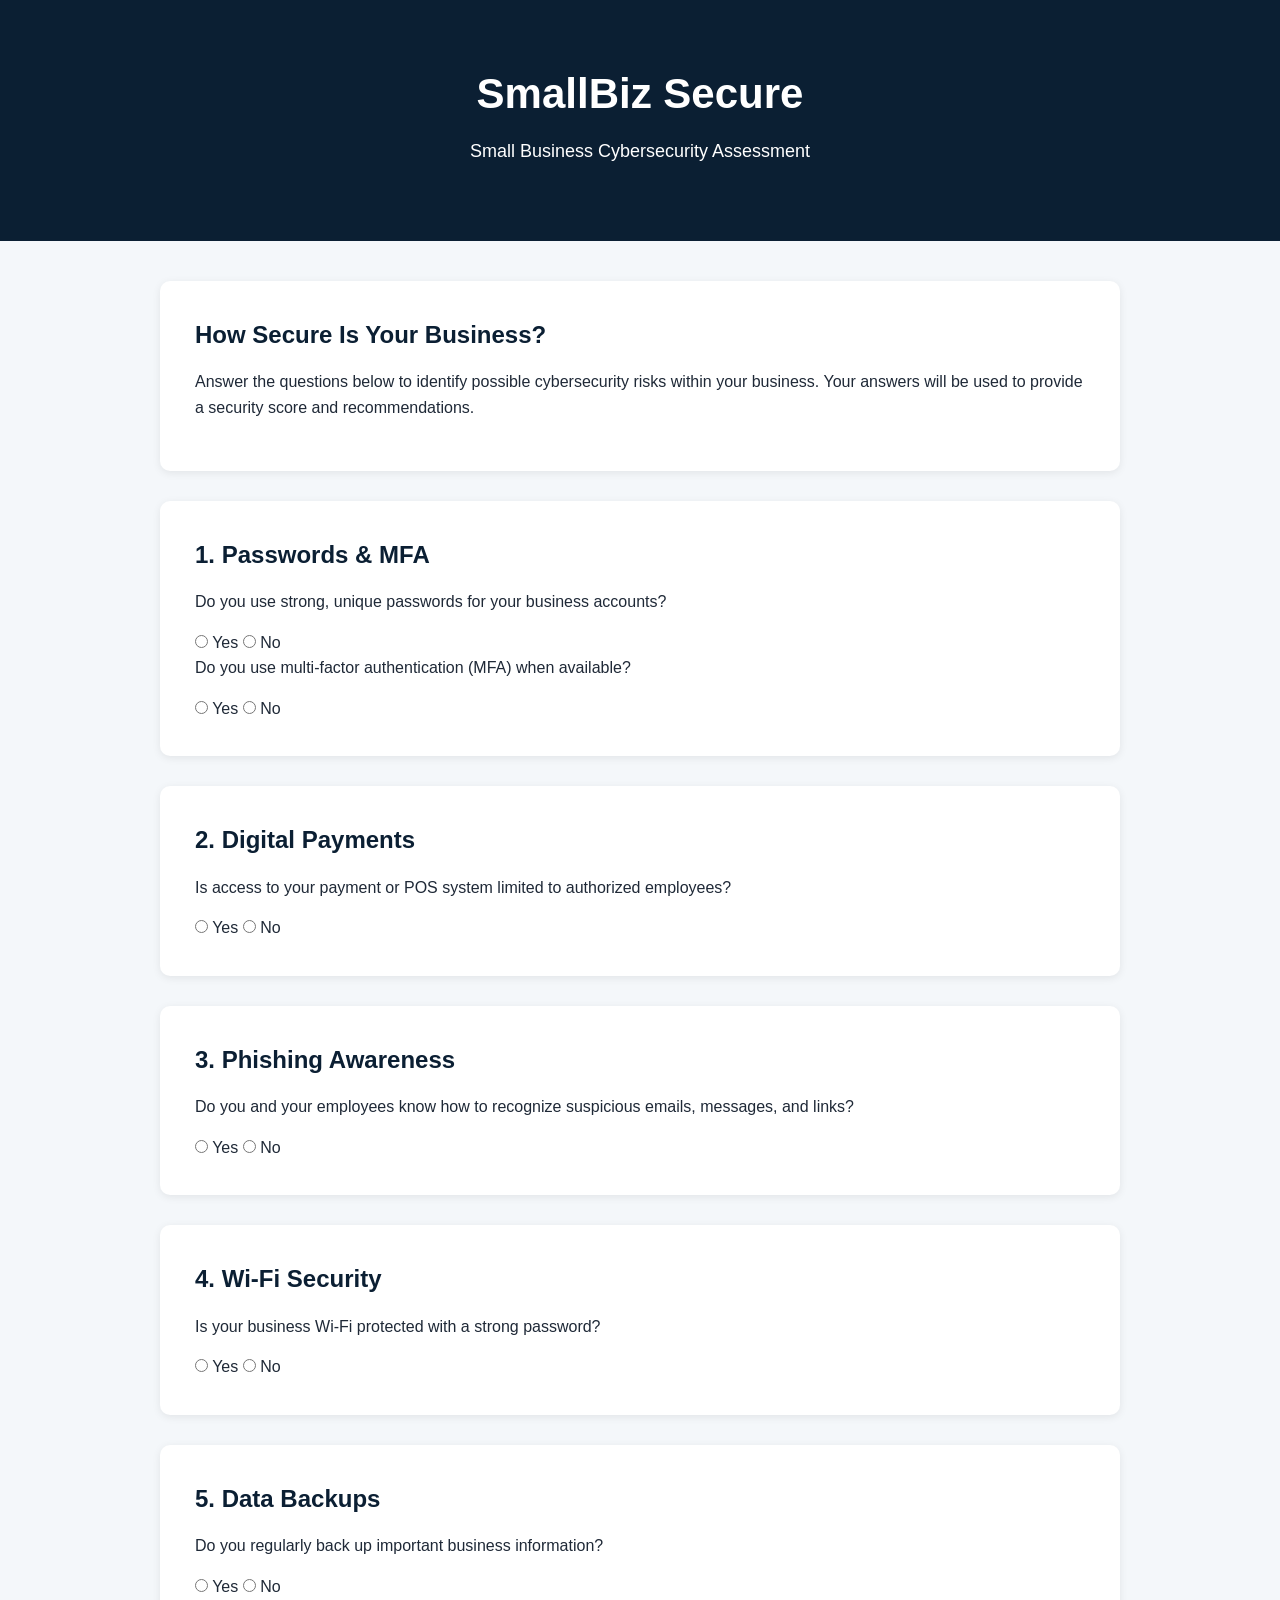
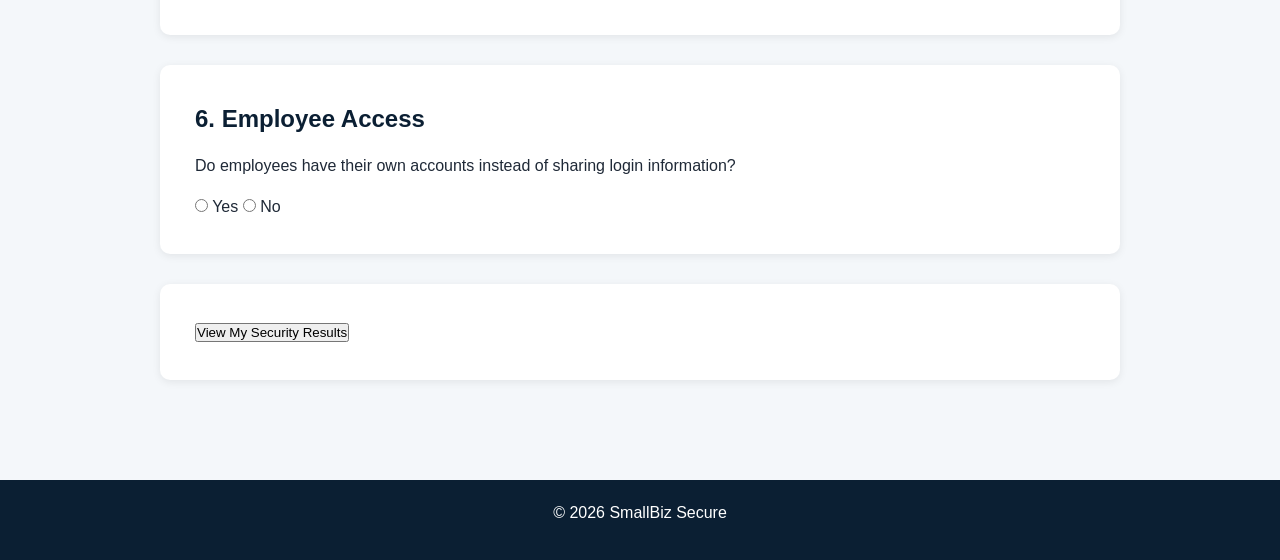
==== assessment.html @ 308ceb87 "Create cybersecurity assessment page" ====
<!DOCTYPE html>
<html lang="en">

<head>
    <meta charset="UTF-8">
    <meta name="viewport" content="width=device-width, initial-scale=1.0">
    <title>Cybersecurity Assessment | SmallBiz Secure</title>
    <link rel="stylesheet" href="style.css">
</head>

<body>

    <header>
        <h1>SmallBiz Secure</h1>
        <p>Small Business Cybersecurity Assessment</p>
    </header>

    <main>

        <section>
            <h2>How Secure Is Your Business?</h2>
            <p>
                Answer the questions below to identify possible cybersecurity
                risks within your business. Your answers will be used to provide
                a security score and recommendations.
            </p>
        </section>

        <form id="securityAssessment">

            <section>
                <h2>1. Passwords & MFA</h2>

                <p>Do you use strong, unique passwords for your business accounts?</p>
                <label>
                    <input type="radio" name="passwords" value="yes" required> Yes
                </label>
                <label>
                    <input type="radio" name="passwords" value="no"> No
                </label>

                <p>Do you use multi-factor authentication (MFA) when available?</p>
                <label>
                    <input type="radio" name="mfa" value="yes" required> Yes
                </label>
                <label>
                    <input type="radio" name="mfa" value="no"> No
                </label>
            </section>

            <section>
                <h2>2. Digital Payments</h2>

                <p>Is access to your payment or POS system limited to authorized employees?</p>
                <label>
                    <input type="radio" name="payments" value="yes" required> Yes
                </label>
                <label>
                    <input type="radio" name="payments" value="no"> No
                </label>
            </section>

            <section>
                <h2>3. Phishing Awareness</h2>

                <p>Do you and your employees know how to recognize suspicious emails, messages, and links?</p>
                <label>
                    <input type="radio" name="phishing" value="yes" required> Yes
                </label>
                <label>
                    <input type="radio" name="phishing" value="no"> No
                </label>
            </section>

            <section>
                <h2>4. Wi-Fi Security</h2>

                <p>Is your business Wi-Fi protected with a strong password?</p>
                <label>
                    <input type="radio" name="wifi" value="yes" required> Yes
                </label>
                <label>
                    <input type="radio" name="wifi" value="no"> No
                </label>
            </section>

            <section>
                <h2>5. Data Backups</h2>

                <p>Do you regularly back up important business information?</p>
                <label>
                    <input type="radio" name="backups" value="yes" required> Yes
                </label>
                <label>
                    <input type="radio" name="backups" value="no"> No
                </label>
            </section>

            <section>
                <h2>6. Employee Access</h2>

                <p>Do employees have their own accounts instead of sharing login information?</p>
                <label>
                    <input type="radio" name="access" value="yes" required> Yes
                </label>
                <label>
                    <input type="radio" name="access" value="no"> No
                </label>
            </section>

            <section>
                <button type="submit">View My Security Results</button>
            </section>

        </form>

    </main>

    <footer>
        <p>&copy; 2026 SmallBiz Secure</p>
    </footer>

</body>

</html>
---- style.css ----
/* SmallBiz Secure Website Styles */

* {
    margin: 0;
    padding: 0;
    box-sizing: border-box;
}

body {
    font-family: Arial, sans-serif;
    background-color: #f4f7fa;
    color: #1f2937;
    line-height: 1.6;
}

/* Header */

header {
    background-color: #0b1f33;
    color: white;
    text-align: center;
    padding: 60px 20px;
}

header h1 {
    font-size: 42px;
    margin-bottom: 10px;
}

header p {
    font-size: 18px;
}

/* Main Content */

main {
    max-width: 1000px;
    margin: auto;
    padding: 40px 20px;
}

section {
    background-color: white;
    padding: 35px;
    margin-bottom: 30px;
    border-radius: 10px;
    box-shadow: 0 2px 8px rgba(0, 0, 0, 0.08);
}

h2 {
    color: #0b1f33;
    margin-bottom: 15px;
}

h3 {
    color: #1769aa;
    margin-top: 25px;
    margin-bottom: 5px;
}

p {
    margin-bottom: 15px;
}

/* Buttons */

a {
    display: inline-block;
    background-color: #1769aa;
    color: white;
    text-decoration: none;
    padding: 12px 22px;
    border-radius: 6px;
    margin-top: 10px;
}

a:hover {
    background-color: #0b4f82;
}

/* Footer */

footer {
    background-color: #0b1f33;
    color: white;
    text-align: center;
    padding: 20px;
    margin-top: 30px;
}

/* Mobile Devices */

@media (max-width: 600px) {

    header h1 {
        font-size: 32px;
    }

    header {
        padding: 40px 15px;
    }

    main {
        padding: 25px 15px;
    }

    section {
        padding: 25px;
    }
}
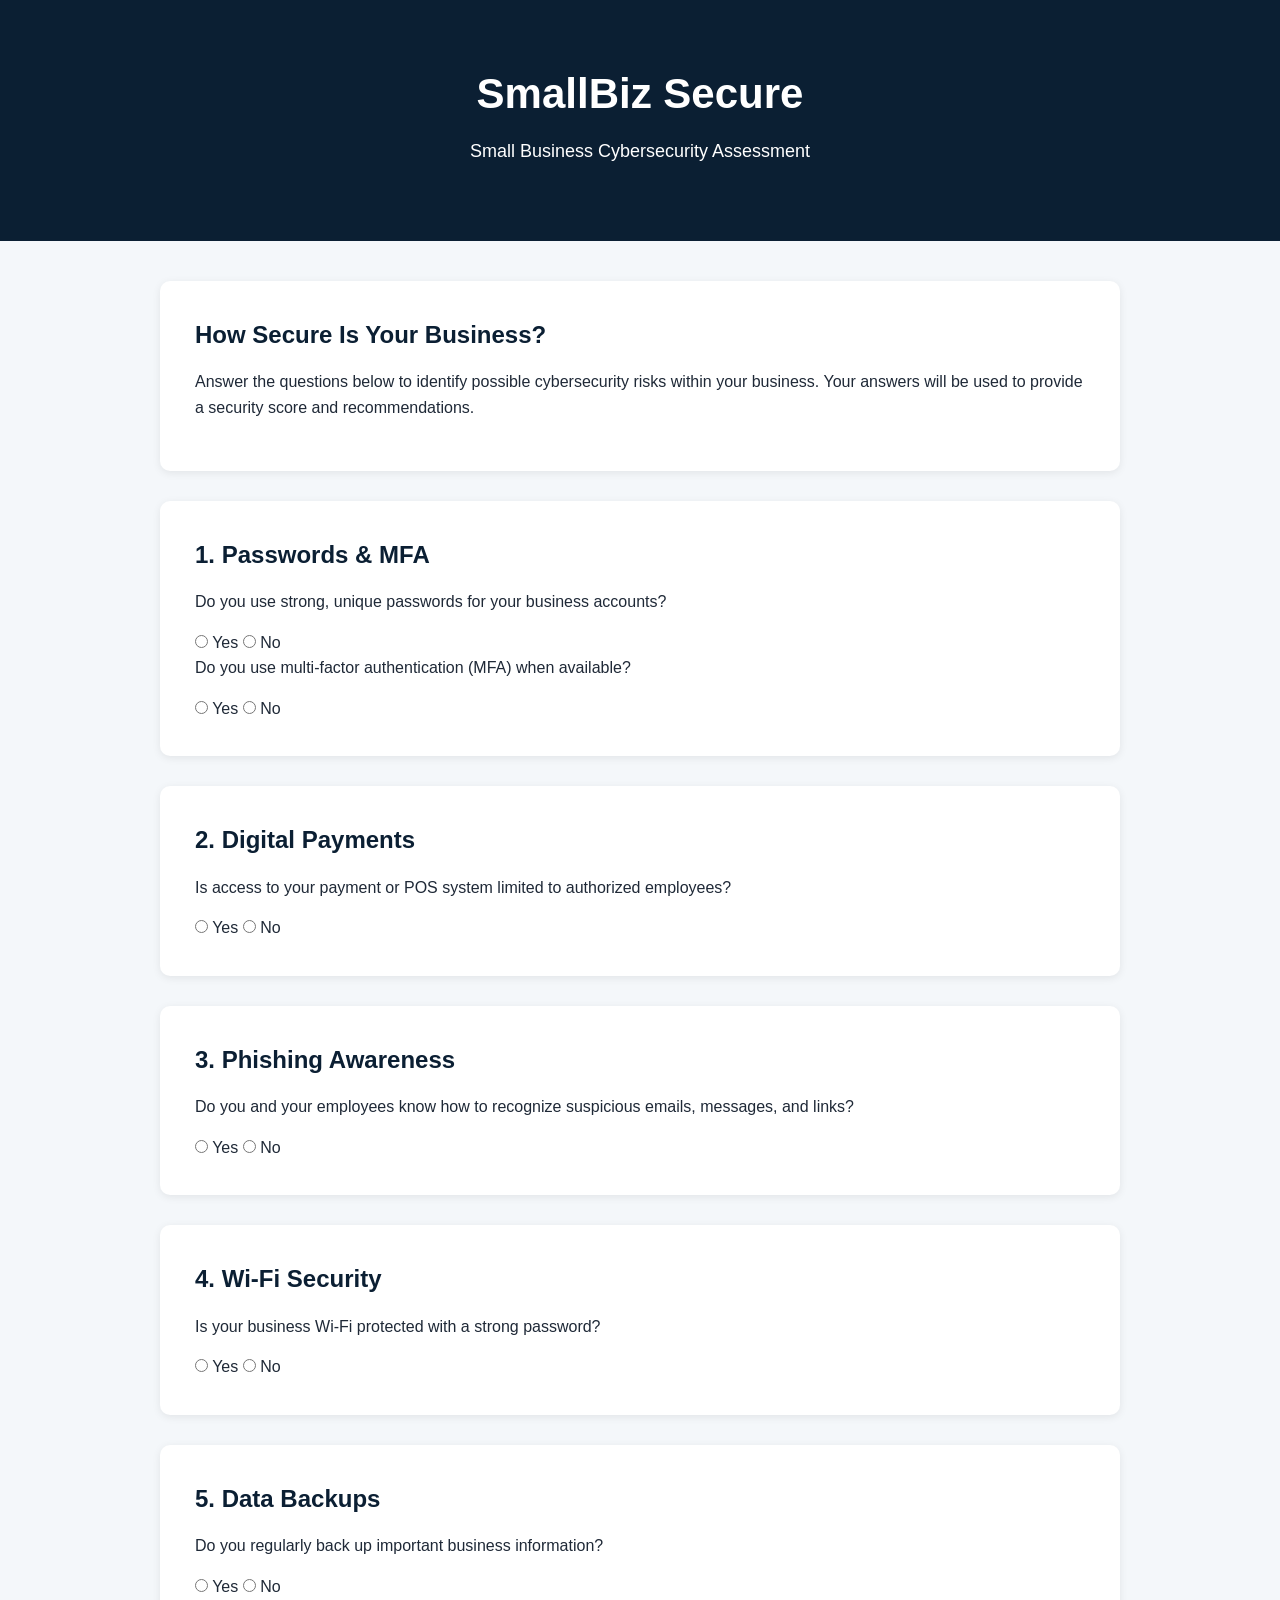
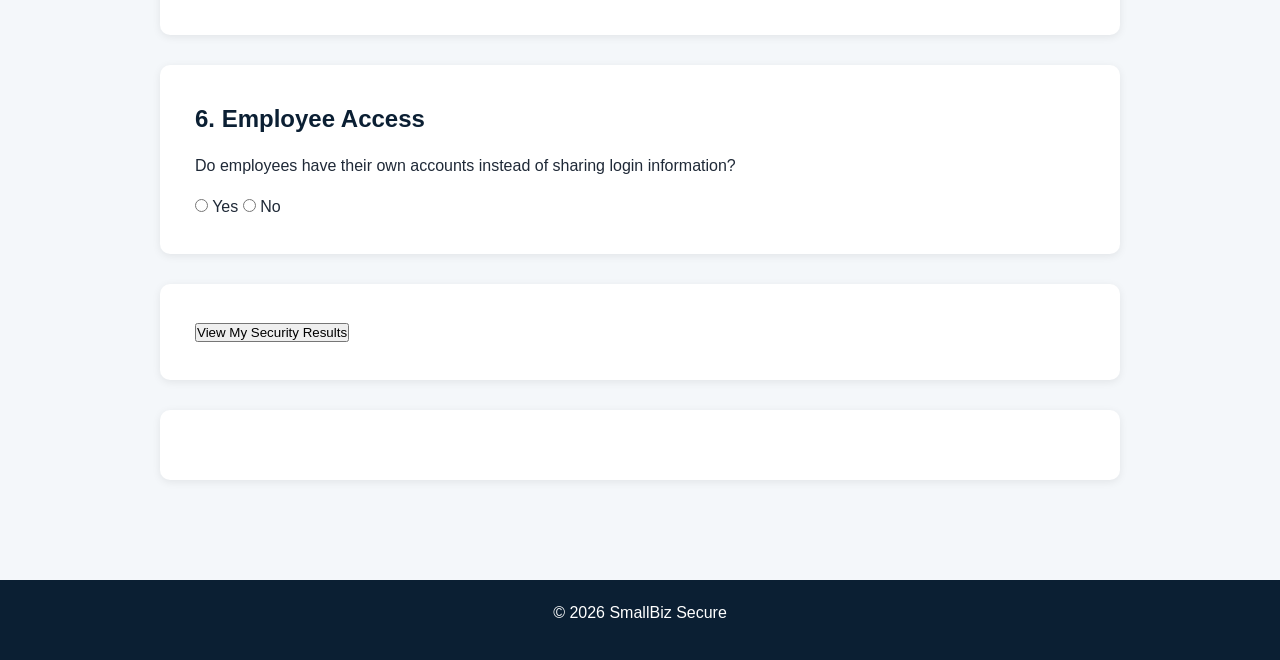
==== commit 20d7665b: "Connect assessment scoring and results" ====
--- a/assessment.html
+++ b/assessment.html
@@ -112,7 +112,9 @@
                 <button type="submit">View My Security Results</button>
             </section>
 
-        </form>
+              </form>
+
+        <section id="assessmentResults" aria-live="polite"></section>
 
     </main>
 
@@ -120,6 +122,6 @@
         <p>&copy; 2026 SmallBiz Secure</p>
     </footer>
 
+    <script src="assessment.js"></script>
 </body>
-
 </html>
